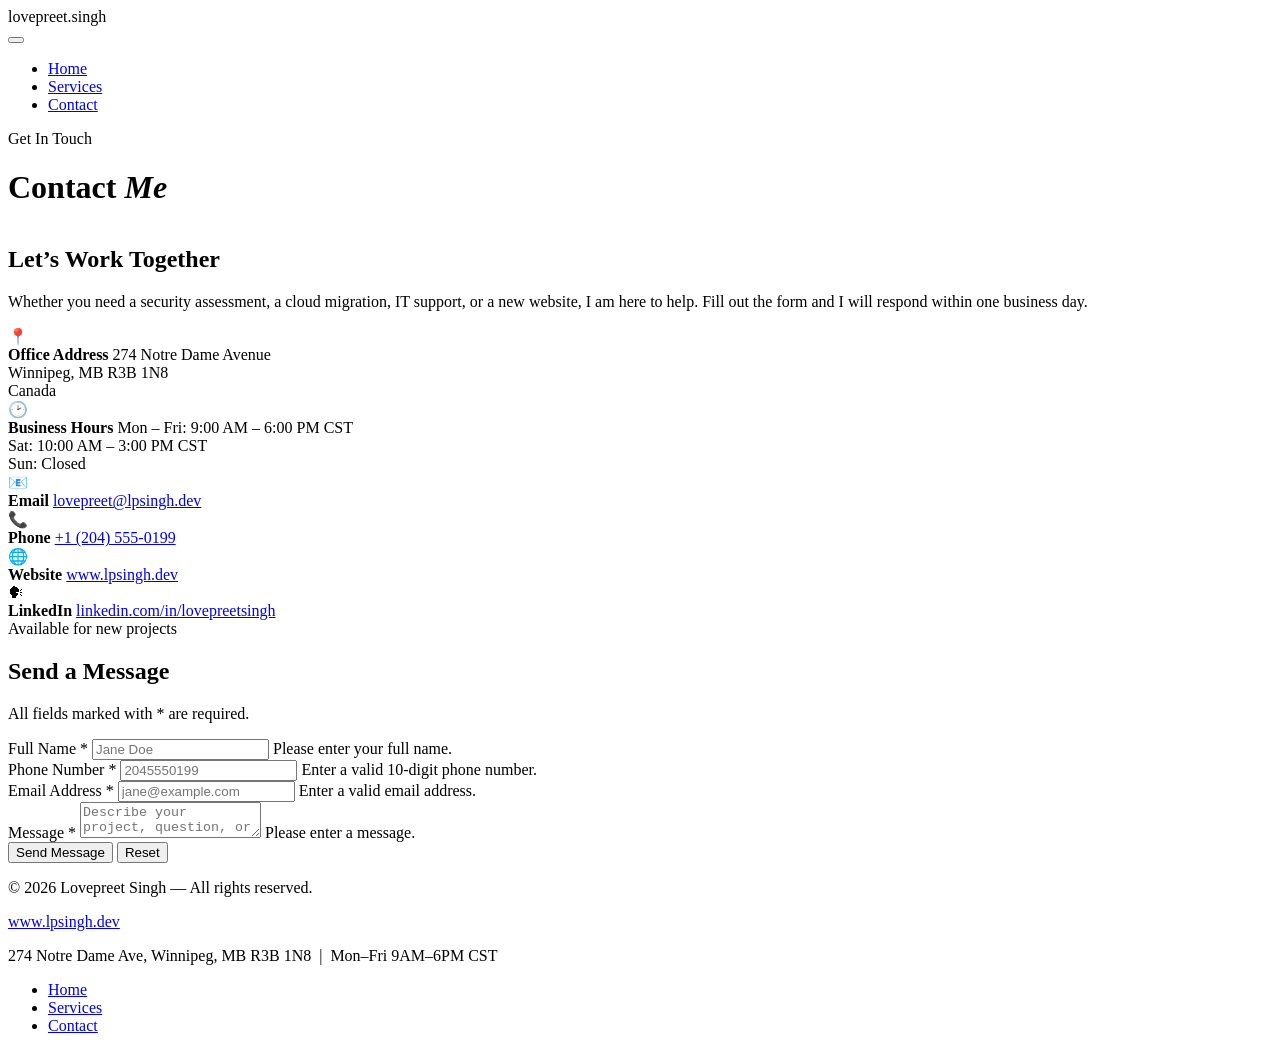
==== contact.html @ 16063e95 "Add files via upload" ====
<!DOCTYPE html>
<html lang="en">
<head>
  <meta charset="UTF-8" />
  <meta name="viewport" content="width=device-width, initial-scale=1.0" />
  <title>Contact &mdash; Lovepreet Singh IT Professional</title>
  <link rel="stylesheet" href="css/styles.css" />
</head>
<body>

  <!-- ═══════════════ HEADER ═══════════════ -->
  <header id="header" role="banner">
    <div class="inner">
      <span class="logo">lovepreet<span>.</span>singh</span>
      <nav id="navigation" aria-label="Main navigation">
        <button class="nav-toggle" id="navToggle"
                aria-expanded="false"
                aria-controls="navMenu"
                aria-label="Toggle navigation menu">
          <span></span><span></span><span></span>
        </button>
        <ul id="navMenu" role="list">
          <li><a href="index.html">Home</a></li>
          <li><a href="services.html">Services</a></li>
          <li><a href="contact.html" class="active" aria-current="page">Contact</a></li>
        </ul>
      </nav>
    </div>
  </header>

  <!-- ═══════════════ CONTENT ═══════════════ -->
  <main id="content">

    <div style="margin-bottom:2.5rem;">
      <p class="tag">Get In Touch</p>
      <h1 class="section-title">Contact <em>Me</em></h1>
    </div>

    <div class="contact-layout">

      <!-- Info panel -->
      <aside class="contact-info-panel" aria-label="Contact information">
        <h2>Let&rsquo;s Work Together</h2>
        <p>
          Whether you need a security assessment, a cloud migration, IT support,
          or a new website, I am here to help. Fill out the form and I will
          respond within one business day.
        </p>

        <div class="c-detail">
          <div class="c-icon" aria-hidden="true">&#128205;</div>
          <div class="c-detail-text">
            <strong>Office Address</strong>
            <span>274 Notre Dame Avenue<br />Winnipeg, MB R3B 1N8<br />Canada</span>
          </div>
        </div>

        <div class="c-detail">
          <div class="c-icon" aria-hidden="true">&#128337;</div>
          <div class="c-detail-text">
            <strong>Business Hours</strong>
            <span>Mon &ndash; Fri: 9:00 AM &ndash; 6:00 PM CST<br />
                  Sat: 10:00 AM &ndash; 3:00 PM CST<br />
                  Sun: Closed</span>
          </div>
        </div>

        <div class="c-detail">
          <div class="c-icon" aria-hidden="true">&#128231;</div>
          <div class="c-detail-text">
            <strong>Email</strong>
            <span><a href="mailto:lovepreet@lpsingh.dev">lovepreet@lpsingh.dev</a></span>
          </div>
        </div>

        <div class="c-detail">
          <div class="c-icon" aria-hidden="true">&#128222;</div>
          <div class="c-detail-text">
            <strong>Phone</strong>
            <span><a href="tel:+12045550199">+1 (204) 555-0199</a></span>
          </div>
        </div>

        <div class="c-detail">
          <div class="c-icon" aria-hidden="true">&#127760;</div>
          <div class="c-detail-text">
            <strong>Website</strong>
            <span><a href="https://www.lpsingh.dev" target="_blank" rel="noopener noreferrer">www.lpsingh.dev</a></span>
          </div>
        </div>

        <div class="c-detail">
          <div class="c-icon" aria-hidden="true">&#128483;</div>
          <div class="c-detail-text">
            <strong>LinkedIn</strong>
            <span><a href="https://linkedin.com/in/lovepreetsingh" target="_blank" rel="noopener noreferrer">linkedin.com/in/lovepreetsingh</a></span>
          </div>
        </div>

        <div class="avail-badge" aria-label="Currently available for new projects">
          <span class="dot" aria-hidden="true"></span>
          Available for new projects
        </div>
      </aside>

      <!-- Form panel -->
      <div class="form-panel">
        <h2>Send a Message</h2>
        <p>All fields marked with * are required.</p>

        <form id="contactForm" action="index.html" method="get" novalidate aria-label="Contact form">

          <!-- Name -->
          <div class="form-group">
            <label for="name">Full Name *</label>
            <input
              type="text"
              id="name"
              name="name"
              placeholder="Jane Doe"
              autocomplete="name"
              aria-required="true"
              aria-describedby="nameErr"
            />
            <span class="error-msg" id="nameErr" role="alert">Please enter your full name.</span>
          </div>

          <!-- Phone + Email -->
          <div class="form-row">
            <div class="form-group">
              <label for="phone">Phone Number *</label>
              <input
                type="tel"
                id="phone"
                name="phone"
                placeholder="2045550199"
                autocomplete="tel"
                aria-required="true"
                aria-describedby="phoneErr"
              />
              <span class="error-msg" id="phoneErr" role="alert">Enter a valid 10-digit phone number.</span>
            </div>

            <div class="form-group">
              <label for="email">Email Address *</label>
              <input
                type="email"
                id="email"
                name="email"
                placeholder="jane@example.com"
                autocomplete="email"
                aria-required="true"
                aria-describedby="emailErr"
              />
              <span class="error-msg" id="emailErr" role="alert">Enter a valid email address.</span>
            </div>
          </div>

          <!-- Comments -->
          <div class="form-group">
            <label for="comments">Message *</label>
            <textarea
              id="comments"
              name="comments"
              placeholder="Describe your project, question, or how I can help you..."
              aria-required="true"
              aria-describedby="commentsErr"
            ></textarea>
            <span class="error-msg" id="commentsErr" role="alert">Please enter a message.</span>
          </div>

          <!-- Actions -->
          <div class="form-actions">
            <button type="submit" class="btn btn-primary">Send Message</button>
            <button type="reset" class="btn-reset-form" id="resetBtn">Reset</button>
          </div>

        </form>
      </div>
    </div>

  </main>

  <!-- ═══════════════ FOOTER ═══════════════ -->
  <footer id="footer" role="contentinfo">
    <div class="f-inner">
      <div class="f-left">
        <p class="f-copy">&copy; 2026 Lovepreet Singh &mdash; All rights reserved.</p>
        <p class="f-url"><a href="https://www.lpsingh.dev" target="_blank" rel="noopener noreferrer">www.lpsingh.dev</a></p>
        <p class="f-address">274 Notre Dame Ave, Winnipeg, MB R3B 1N8 &nbsp;|&nbsp; Mon&ndash;Fri 9AM&ndash;6PM CST</p>
      </div>
      <nav aria-label="Footer navigation">
        <ul role="list">
          <li><a href="index.html">Home</a></li>
          <li><a href="services.html">Services</a></li>
          <li><a href="contact.html">Contact</a></li>
        </ul>
      </nav>
    </div>
  </footer>

  <script src="js/main.js"></script>
  <script src="js/validation.js"></script>
</body>
</html>
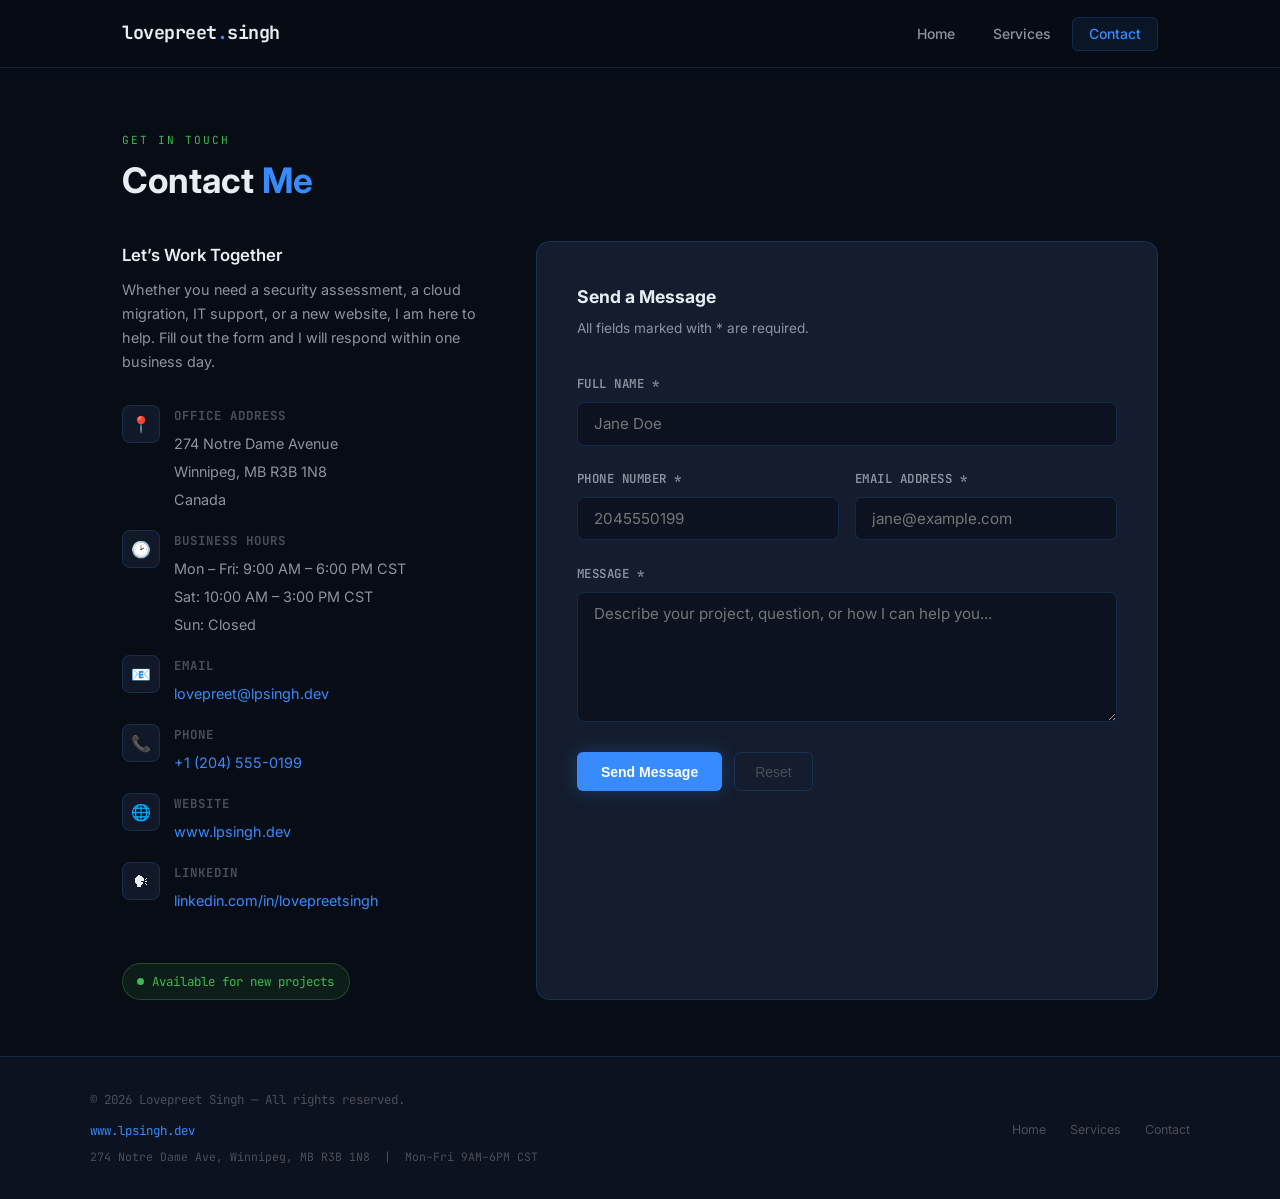
==== commit 8e45e74d: "Add files via upload" ====
--- a/contact.html
+++ b/contact.html
@@ -4,7 +4,7 @@
   <meta charset="UTF-8" />
   <meta name="viewport" content="width=device-width, initial-scale=1.0" />
   <title>Contact &mdash; Lovepreet Singh IT Professional</title>
-  <link rel="stylesheet" href="css/styles.css" />
+  <link rel="stylesheet" href="styles.css" />
 </head>
 <body>
 
@@ -199,7 +199,7 @@
     </div>
   </footer>
 
-  <script src="js/main.js"></script>
-  <script src="js/validation.js"></script>
+  <script src="main.js"></script>
+  <script src="validation.js"></script>
 </body>
 </html>
--- a/styles.css
+++ b/styles.css
@@ -0,0 +1,863 @@
+/* ==============================================
+   WEBD-1008 Project 4 — External Stylesheet
+   Author : Lovepreet Singh
+   ============================================== */
+
+@import url('https://fonts.googleapis.com/css2?family=Inter:wght@300;400;500;600;700&family=JetBrains+Mono:wght@400;700&display=swap');
+
+/* ── CSS Variables ─────────────────────────── */
+:root {
+  --bg:          #080c14;
+  --bg2:         #0d1220;
+  --bg3:         #111827;
+  --card:        #141d2e;
+  --border:      rgba(56, 139, 253, 0.18);
+  --border-h:    rgba(56, 139, 253, 0.55);
+  --blue:        #388bfd;
+  --blue-glow:   rgba(56, 139, 253, 0.25);
+  --green:       #3fb950;
+  --green-glow:  rgba(63, 185, 80, 0.22);
+  --text:        #e6edf3;
+  --text2:       #8b949e;
+  --text3:       #484f58;
+  --mono:        'JetBrains Mono', monospace;
+  --sans:        'Inter', sans-serif;
+  --radius:      10px;
+  --trans:       0.25s ease;
+  --header-h:    68px;
+  --max-w:       1100px;
+  --error:       #f85149;
+}
+
+/* ── Reset ─────────────────────────────────── */
+*, *::before, *::after { box-sizing: border-box; margin: 0; padding: 0; }
+html  { scroll-behavior: smooth; }
+body  {
+  background: var(--bg);
+  color: var(--text);
+  font-family: var(--sans);
+  font-size: 1rem;
+  line-height: 1.75;
+  min-height: 100vh;
+  display: flex;
+  flex-direction: column;
+}
+img  { max-width: 100%; height: auto; display: block; }
+a    { color: var(--blue); text-decoration: none; transition: color var(--trans); }
+a:hover { color: #58a6ff; }
+ul   { list-style: none; }
+
+/* ── HEADER (ID) ───────────────────────────── */
+#header {
+  height: var(--header-h);
+  background: rgba(8, 12, 20, 0.92);
+  border-bottom: 1px solid var(--border);
+  backdrop-filter: blur(12px);
+  position: sticky;
+  top: 0;
+  z-index: 200;
+}
+
+#header .inner {
+  max-width: var(--max-w);
+  margin: 0 auto;
+  padding: 0 2rem;
+  height: 100%;
+  display: flex;
+  align-items: center;
+  justify-content: space-between;
+}
+
+.logo {
+  font-family: var(--mono);
+  font-size: 1.15rem;
+  font-weight: 700;
+  color: var(--text);
+  letter-spacing: -0.5px;
+}
+.logo span { color: var(--blue); }
+
+/* ── NAVIGATION (ID) ───────────────────────── */
+#navigation ul {
+  display: flex;
+  gap: 0.25rem;
+}
+
+#navigation a {
+  font-size: 0.875rem;
+  font-weight: 500;
+  color: var(--text2);
+  padding: 0.45rem 1rem;
+  border-radius: 6px;
+  border: 1px solid transparent;
+  transition: color var(--trans), background var(--trans),
+              border-color var(--trans), box-shadow var(--trans);
+}
+
+#navigation a:hover,
+#navigation a:focus {
+  color: var(--text);
+  background: rgba(56, 139, 253, 0.1);
+  border-color: var(--border-h);
+  box-shadow: 0 0 14px var(--blue-glow);
+  outline: none;
+}
+
+#navigation a.active {
+  color: var(--blue);
+  background: rgba(56, 139, 253, 0.08);
+  border-color: var(--border);
+}
+
+/* Hamburger */
+.nav-toggle {
+  display: none;
+  flex-direction: column;
+  gap: 5px;
+  background: none;
+  border: none;
+  cursor: pointer;
+  padding: 4px;
+}
+.nav-toggle span {
+  display: block;
+  width: 22px;
+  height: 2px;
+  background: var(--text);
+  border-radius: 2px;
+  transition: var(--trans);
+}
+
+/* ── CONTENT (ID) ──────────────────────────── */
+#content {
+  flex: 1;
+  max-width: var(--max-w);
+  width: 100%;
+  margin: 0 auto;
+  padding: 3.5rem 2rem;
+}
+
+/* ── FOOTER (ID) ───────────────────────────── */
+#footer {
+  background: var(--bg2);
+  border-top: 1px solid var(--border);
+  padding: 2rem;
+}
+
+#footer .f-inner {
+  max-width: var(--max-w);
+  margin: 0 auto;
+  display: flex;
+  align-items: center;
+  justify-content: space-between;
+  flex-wrap: wrap;
+  gap: 1rem;
+}
+
+#footer .f-copy {
+  font-size: 0.78rem;
+  color: var(--text3);
+  font-family: var(--mono);
+}
+
+#footer nav ul {
+  display: flex;
+  gap: 1.5rem;
+  flex-wrap: wrap;
+}
+
+#footer nav a {
+  font-size: 0.78rem;
+  color: var(--text3);
+  transition: color var(--trans);
+}
+#footer nav a:hover,
+#footer nav a:focus {
+  color: var(--green);
+  outline: none;
+}
+
+/* ── Reusable ──────────────────────────────── */
+.tag {
+  display: inline-block;
+  font-family: var(--mono);
+  font-size: 0.7rem;
+  letter-spacing: 2px;
+  text-transform: uppercase;
+  color: var(--green);
+  margin-bottom: 0.5rem;
+}
+
+.section-title {
+  font-size: clamp(1.5rem, 3vw, 2.2rem);
+  font-weight: 700;
+  line-height: 1.2;
+  margin-bottom: 0.75rem;
+}
+.section-title em {
+  font-style: normal;
+  color: var(--blue);
+}
+
+.divider {
+  border: none;
+  border-top: 1px solid var(--border);
+  margin: 3.5rem 0;
+}
+
+/* Cards */
+.card {
+  background: var(--card);
+  border: 1px solid var(--border);
+  border-radius: var(--radius);
+  padding: 1.75rem;
+  transition: border-color var(--trans), box-shadow var(--trans), transform var(--trans);
+}
+.card:hover {
+  border-color: var(--border-h);
+  box-shadow: 0 4px 24px var(--blue-glow);
+  transform: translateY(-2px);
+}
+
+/* Buttons */
+.btn {
+  display: inline-flex;
+  align-items: center;
+  gap: 0.5rem;
+  padding: 0.65rem 1.5rem;
+  font-size: 0.875rem;
+  font-weight: 600;
+  border-radius: 6px;
+  border: none;
+  cursor: pointer;
+  transition: all var(--trans);
+  text-decoration: none;
+}
+.btn-primary {
+  background: var(--blue);
+  color: #fff;
+  box-shadow: 0 0 18px var(--blue-glow);
+}
+.btn-primary:hover,
+.btn-primary:focus {
+  background: #58a6ff;
+  box-shadow: 0 0 28px var(--blue-glow);
+  color: #fff;
+  outline: none;
+}
+.btn-ghost {
+  background: transparent;
+  color: var(--text2);
+  border: 1px solid var(--border-h);
+}
+.btn-ghost:hover,
+.btn-ghost:focus {
+  background: rgba(56,139,253,0.08);
+  color: var(--text);
+  outline: none;
+}
+
+/* ── HOME PAGE ─────────────────────────────── */
+.hero {
+  display: grid;
+  grid-template-columns: 1fr auto;
+  gap: 3rem;
+  align-items: center;
+  padding: 2rem 0 3rem;
+}
+
+.hero-eyebrow {
+  display: flex;
+  align-items: center;
+  gap: 0.6rem;
+  margin-bottom: 1.2rem;
+}
+.status-dot {
+  width: 8px; height: 8px;
+  background: var(--green);
+  border-radius: 50%;
+  box-shadow: 0 0 8px var(--green-glow);
+  animation: blink 2s ease-in-out infinite;
+}
+@keyframes blink {
+  0%,100% { opacity: 1; }
+  50%      { opacity: 0.3; }
+}
+.status-label {
+  font-family: var(--mono);
+  font-size: 0.75rem;
+  color: var(--green);
+  letter-spacing: 1px;
+}
+
+.hero h1 {
+  font-size: clamp(2.2rem, 5vw, 3.5rem);
+  font-weight: 700;
+  line-height: 1.1;
+  margin-bottom: 0.5rem;
+}
+.hero h1 span { color: var(--blue); }
+
+.hero h2 {
+  font-family: var(--mono);
+  font-size: clamp(0.85rem, 2vw, 1rem);
+  color: var(--text2);
+  font-weight: 400;
+  margin-bottom: 1.5rem;
+}
+
+.hero p {
+  color: var(--text2);
+  max-width: 520px;
+  margin-bottom: 2rem;
+  font-size: 1.05rem;
+}
+
+.hero-btns { display: flex; gap: 0.75rem; flex-wrap: wrap; }
+
+/* Avatar */
+.avatar-box {
+  width: 200px;
+  height: 200px;
+  border-radius: 16px;
+  background: var(--card);
+  border: 1px solid var(--border-h);
+  box-shadow: 0 0 40px var(--blue-glow);
+  display: flex;
+  align-items: center;
+  justify-content: center;
+  font-family: var(--mono);
+  font-size: 3.5rem;
+  font-weight: 700;
+  color: var(--blue);
+  flex-shrink: 0;
+}
+
+/* Stats row */
+.stats-row {
+  display: grid;
+  grid-template-columns: repeat(3, 1fr);
+  gap: 1.25rem;
+  margin-bottom: 3rem;
+}
+.stat-card {
+  background: var(--card);
+  border: 1px solid var(--border);
+  border-radius: var(--radius);
+  padding: 1.5rem;
+  text-align: center;
+  transition: border-color var(--trans), box-shadow var(--trans);
+}
+.stat-card:hover {
+  border-color: var(--border-h);
+  box-shadow: 0 0 18px var(--blue-glow);
+}
+.stat-num {
+  font-family: var(--mono);
+  font-size: 2rem;
+  font-weight: 700;
+  color: var(--blue);
+  display: block;
+}
+.stat-label {
+  font-size: 0.8rem;
+  color: var(--text2);
+  margin-top: 0.25rem;
+}
+
+/* Updates grid */
+.updates-grid {
+  display: grid;
+  grid-template-columns: repeat(auto-fit, minmax(280px, 1fr));
+  gap: 1.25rem;
+  margin-top: 1.5rem;
+}
+.update-card { background: var(--card); border: 1px solid var(--border);
+  border-radius: var(--radius); padding: 1.5rem;
+  transition: border-color var(--trans), box-shadow var(--trans); }
+.update-card:hover { border-color: var(--border-h); box-shadow: 0 0 16px var(--blue-glow); }
+.update-date {
+  font-family: var(--mono);
+  font-size: 0.72rem;
+  color: var(--green);
+  letter-spacing: 1px;
+  margin-bottom: 0.5rem;
+}
+.update-card h3 {
+  font-size: 0.95rem;
+  font-weight: 600;
+  color: var(--text);
+  margin-bottom: 0.4rem;
+}
+.update-card p { font-size: 0.88rem; color: var(--text2); }
+
+/* ── SERVICES PAGE ─────────────────────────── */
+.page-banner {
+  text-align: center;
+  padding: 2rem 0 3rem;
+  border-bottom: 1px solid var(--border);
+  margin-bottom: 3rem;
+}
+.page-banner p {
+  color: var(--text2);
+  max-width: 600px;
+  margin: 0.75rem auto 0;
+}
+
+.services-grid {
+  display: grid;
+  grid-template-columns: repeat(auto-fit, minmax(310px, 1fr));
+  gap: 1.5rem;
+}
+
+.service-card {
+  background: var(--card);
+  border: 1px solid var(--border);
+  border-radius: var(--radius);
+  padding: 2rem;
+  transition: border-color var(--trans), box-shadow var(--trans), transform var(--trans);
+  position: relative;
+  overflow: hidden;
+}
+.service-card::after {
+  content: '';
+  position: absolute;
+  top: 0; left: 0; right: 0;
+  height: 2px;
+  background: linear-gradient(90deg, var(--blue), var(--green));
+  opacity: 0;
+  transition: opacity var(--trans);
+}
+.service-card:hover {
+  border-color: var(--border-h);
+  box-shadow: 0 6px 30px var(--blue-glow);
+  transform: translateY(-4px);
+}
+.service-card:hover::after { opacity: 1; }
+
+.service-icon {
+  font-size: 2.2rem;
+  margin-bottom: 1rem;
+  display: block;
+}
+.service-card h2 {
+  font-size: 1.05rem;
+  font-weight: 700;
+  color: var(--text);
+  margin-bottom: 0.6rem;
+}
+.service-card p {
+  font-size: 0.9rem;
+  color: var(--text2);
+  margin-bottom: 1.25rem;
+  line-height: 1.65;
+}
+
+/* Skill bar */
+.skill-meta {
+  display: flex;
+  justify-content: space-between;
+  align-items: center;
+  margin-bottom: 0.4rem;
+}
+.skill-meta span {
+  font-family: var(--mono);
+  font-size: 0.72rem;
+  color: var(--text3);
+}
+.skill-meta .pct { color: var(--blue); }
+
+.bar-track {
+  height: 5px;
+  background: var(--bg3);
+  border-radius: 3px;
+  overflow: hidden;
+}
+.bar-fill {
+  height: 100%;
+  background: linear-gradient(90deg, var(--blue), var(--green));
+  border-radius: 3px;
+}
+
+/* Certs section */
+.certs-section { margin-top: 4rem; }
+.certs-grid {
+  display: grid;
+  grid-template-columns: repeat(auto-fit, minmax(200px, 1fr));
+  gap: 1rem;
+  margin-top: 1.5rem;
+}
+.cert-badge {
+  background: var(--card);
+  border: 1px solid var(--border);
+  border-radius: var(--radius);
+  padding: 1.25rem 1rem;
+  text-align: center;
+  transition: all var(--trans);
+}
+.cert-badge:hover {
+  border-color: var(--green);
+  box-shadow: 0 0 18px var(--green-glow);
+}
+.cert-badge .cert-icon { font-size: 1.75rem; margin-bottom: 0.5rem; }
+.cert-badge p {
+  font-size: 0.78rem;
+  font-family: var(--mono);
+  color: var(--text2);
+  line-height: 1.4;
+}
+
+/* ── CONTACT PAGE ──────────────────────────── */
+.contact-layout {
+  display: grid;
+  grid-template-columns: 1fr 1.7fr;
+  gap: 3rem;
+  margin-top: 2rem;
+}
+
+.contact-info-panel h2 {
+  font-size: 1.05rem;
+  font-weight: 600;
+  margin-bottom: 0.5rem;
+}
+.contact-info-panel > p {
+  font-size: 0.9rem;
+  color: var(--text2);
+  margin-bottom: 2rem;
+  line-height: 1.65;
+}
+
+.c-detail {
+  display: flex;
+  align-items: flex-start;
+  gap: 0.85rem;
+  margin-bottom: 1.1rem;
+}
+.c-icon {
+  width: 38px; height: 38px;
+  border: 1px solid var(--border);
+  border-radius: 8px;
+  background: var(--bg3);
+  display: flex; align-items: center; justify-content: center;
+  font-size: 1rem;
+  flex-shrink: 0;
+}
+.c-detail-text strong {
+  display: block;
+  font-size: 0.78rem;
+  color: var(--text3);
+  font-family: var(--mono);
+  letter-spacing: 1px;
+  text-transform: uppercase;
+  margin-bottom: 0.1rem;
+}
+.c-detail-text span { font-size: 0.9rem; color: var(--text2); }
+
+/* Availability badge */
+.avail-badge {
+  display: inline-flex;
+  align-items: center;
+  gap: 0.5rem;
+  background: rgba(63,185,80,0.1);
+  border: 1px solid rgba(63,185,80,0.3);
+  border-radius: 20px;
+  padding: 0.4rem 0.9rem;
+  font-size: 0.78rem;
+  font-family: var(--mono);
+  color: var(--green);
+  margin-top: 2rem;
+}
+.avail-badge .dot {
+  width: 7px; height: 7px;
+  background: var(--green);
+  border-radius: 50%;
+  animation: blink 2s ease-in-out infinite;
+}
+
+/* Form panel */
+.form-panel {
+  background: var(--card);
+  border: 1px solid var(--border);
+  border-radius: 14px;
+  padding: 2.5rem;
+}
+.form-panel h2 {
+  font-size: 1.1rem;
+  font-weight: 700;
+  margin-bottom: 0.3rem;
+}
+.form-panel > p {
+  font-size: 0.85rem;
+  color: var(--text2);
+  margin-bottom: 2rem;
+}
+
+.form-group { margin-bottom: 1.4rem; }
+
+.form-group label {
+  display: block;
+  font-size: 0.78rem;
+  font-weight: 600;
+  font-family: var(--mono);
+  letter-spacing: 0.5px;
+  color: var(--text2);
+  margin-bottom: 0.45rem;
+  text-transform: uppercase;
+}
+
+.form-group input,
+.form-group textarea {
+  width: 100%;
+  background: var(--bg2);
+  border: 1px solid var(--border);
+  border-radius: 7px;
+  padding: 0.7rem 1rem;
+  color: var(--text);
+  font-family: var(--sans);
+  font-size: 0.95rem;
+  transition: background var(--trans), color var(--trans),
+              border-color var(--trans), box-shadow var(--trans);
+}
+
+/* Focus — changes background colour AND font colour (rubric requirement) */
+.form-group input:focus,
+.form-group textarea:focus {
+  outline: none;
+  background: #0d1e38;
+  color: #cfe2ff;
+  border-color: var(--blue);
+  box-shadow: 0 0 0 3px rgba(56,139,253,0.18);
+}
+
+.form-group textarea { resize: vertical; min-height: 130px; }
+
+/* Error messages — hidden by default */
+.error-msg {
+  display: none;
+  color: var(--error);
+  font-size: 0.78rem;
+  font-family: var(--mono);
+  margin-top: 0.35rem;
+}
+.error-msg.visible { display: block; }
+
+/* Field error border */
+.form-group input.field-error,
+.form-group textarea.field-error {
+  border-color: var(--error);
+  box-shadow: 0 0 0 3px rgba(248,81,73,0.15);
+}
+
+.form-row { display: grid; grid-template-columns: 1fr 1fr; gap: 1rem; }
+
+.form-actions { display: flex; gap: 0.75rem; margin-top: 0.5rem; }
+
+.btn-reset-form {
+  background: transparent;
+  border: 1px solid var(--border);
+  color: var(--text3);
+  padding: 0.65rem 1.25rem;
+  border-radius: 6px;
+  font-size: 0.875rem;
+  font-weight: 500;
+  cursor: pointer;
+  transition: all var(--trans);
+}
+.btn-reset-form:hover {
+  border-color: var(--border-h);
+  color: var(--text2);
+}
+
+/* ── MEDIA QUERIES ─────────────────────────── */
+@media (max-width: 900px) {
+  .hero { grid-template-columns: 1fr; text-align: center; }
+  .hero p { margin-left: auto; margin-right: auto; }
+  .hero-btns { justify-content: center; }
+  .avatar-box { display: none; }
+  .stats-row { grid-template-columns: 1fr 1fr; }
+  .contact-layout { grid-template-columns: 1fr; }
+}
+
+@media (max-width: 600px) {
+  :root { --header-h: 60px; }
+  #content { padding: 2rem 1.25rem; }
+
+  #navigation ul {
+    display: none;
+    flex-direction: column;
+    gap: 0;
+    position: absolute;
+    top: var(--header-h);
+    left: 0; right: 0;
+    background: var(--bg2);
+    border-bottom: 1px solid var(--border);
+    padding: 0.75rem 0;
+    z-index: 199;
+  }
+  #navigation ul.open { display: flex; }
+  #navigation a { border-radius: 0; display: block; padding: 0.7rem 1.5rem; }
+  .nav-toggle { display: flex; }
+  #header { position: relative; }
+
+  .stats-row { grid-template-columns: 1fr; }
+  .form-row  { grid-template-columns: 1fr; }
+  .form-actions { flex-direction: column; }
+  .services-grid { grid-template-columns: 1fr; }
+  .certs-grid { grid-template-columns: repeat(2, 1fr); }
+  .form-panel { padding: 1.5rem; }
+}
+
+/* ── URL Badge ─────────────────────────────── */
+.url-badge {
+  display: inline-flex;
+  align-items: center;
+  gap: 0.45rem;
+  margin-top: 1.25rem;
+  font-family: var(--mono);
+  font-size: 0.78rem;
+  color: var(--text3);
+}
+.url-badge a {
+  color: var(--text2);
+  border-bottom: 1px dashed var(--border-h);
+  transition: color var(--trans);
+}
+.url-badge a:hover { color: var(--blue); }
+
+/* ── Profile Image (home page rubric requirement) ── */
+.avatar-wrap {
+  flex-shrink: 0;
+}
+.profile-img {
+  width: 200px;
+  height: 200px;
+  object-fit: cover;
+  border-radius: 16px;
+  border: 1px solid var(--border-h);
+  box-shadow: 0 0 40px var(--blue-glow);
+}
+
+/* ── Business Info Card ────────────────────── */
+.biz-card {
+  background: var(--card);
+  border: 1px solid var(--border);
+  border-radius: var(--radius);
+  padding: 2rem;
+  margin-top: 2.5rem;
+}
+.biz-card-title {
+  font-size: 1rem;
+  font-weight: 700;
+  color: var(--text);
+  margin-bottom: 1.5rem;
+  display: flex;
+  align-items: center;
+  gap: 0.5rem;
+}
+.biz-grid {
+  display: grid;
+  grid-template-columns: repeat(auto-fit, minmax(240px, 1fr));
+  gap: 1.25rem;
+}
+.biz-item {
+  display: flex;
+  align-items: flex-start;
+  gap: 0.75rem;
+}
+.biz-icon {
+  font-size: 1.25rem;
+  flex-shrink: 0;
+  margin-top: 0.1rem;
+}
+.biz-item strong {
+  display: block;
+  font-family: var(--mono);
+  font-size: 0.7rem;
+  letter-spacing: 1px;
+  text-transform: uppercase;
+  color: var(--text3);
+  margin-bottom: 0.25rem;
+}
+.biz-item p {
+  font-size: 0.88rem;
+  color: var(--text2);
+  line-height: 1.55;
+}
+.biz-item a { color: var(--blue); }
+.biz-item a:hover { color: #58a6ff; }
+
+/* ── Body text helper ──────────────────────── */
+.body-text {
+  color: var(--text2);
+  max-width: 680px;
+  margin-bottom: 1rem;
+  font-size: 1rem;
+}
+
+/* ── Service Hours Grid ────────────────────── */
+.hours-grid {
+  display: grid;
+  grid-template-columns: repeat(auto-fit, minmax(250px, 1fr));
+  gap: 1.25rem;
+  margin-top: 1.5rem;
+}
+.hours-card {
+  background: var(--card);
+  border: 1px solid var(--border);
+  border-radius: var(--radius);
+  padding: 1.5rem;
+  transition: border-color var(--trans), box-shadow var(--trans);
+}
+.hours-card:hover {
+  border-color: var(--border-h);
+  box-shadow: 0 0 18px var(--blue-glow);
+}
+.hours-card h3 {
+  font-size: 0.9rem;
+  font-weight: 700;
+  color: var(--text);
+  margin-bottom: 0.75rem;
+}
+.hours-card p {
+  font-size: 0.88rem;
+  color: var(--text2);
+  margin-bottom: 0.35rem;
+}
+.hours-card strong { color: var(--blue); }
+
+/* ── Footer enhancements ───────────────────── */
+.f-left {
+  display: flex;
+  flex-direction: column;
+  gap: 0.25rem;
+}
+.f-url a {
+  font-size: 0.78rem;
+  font-family: var(--mono);
+  color: var(--blue);
+}
+.f-url a:hover { color: #58a6ff; }
+.f-address {
+  font-size: 0.72rem;
+  color: var(--text3);
+  font-family: var(--mono);
+}
+
+/* ── Service card heading fix (h3 not h2) ──── */
+.service-card h3 {
+  font-size: 1.05rem;
+  font-weight: 700;
+  color: var(--text);
+  margin-bottom: 0.6rem;
+}
+
+/* ── Responsive additions ──────────────────── */
+@media (max-width: 900px) {
+  .biz-grid { grid-template-columns: 1fr 1fr; }
+  .hours-grid { grid-template-columns: 1fr; }
+}
+@media (max-width: 600px) {
+  .biz-grid { grid-template-columns: 1fr; }
+  .profile-img { width: 140px; height: 140px; }
+  .f-inner { flex-direction: column; align-items: flex-start; }
+}
